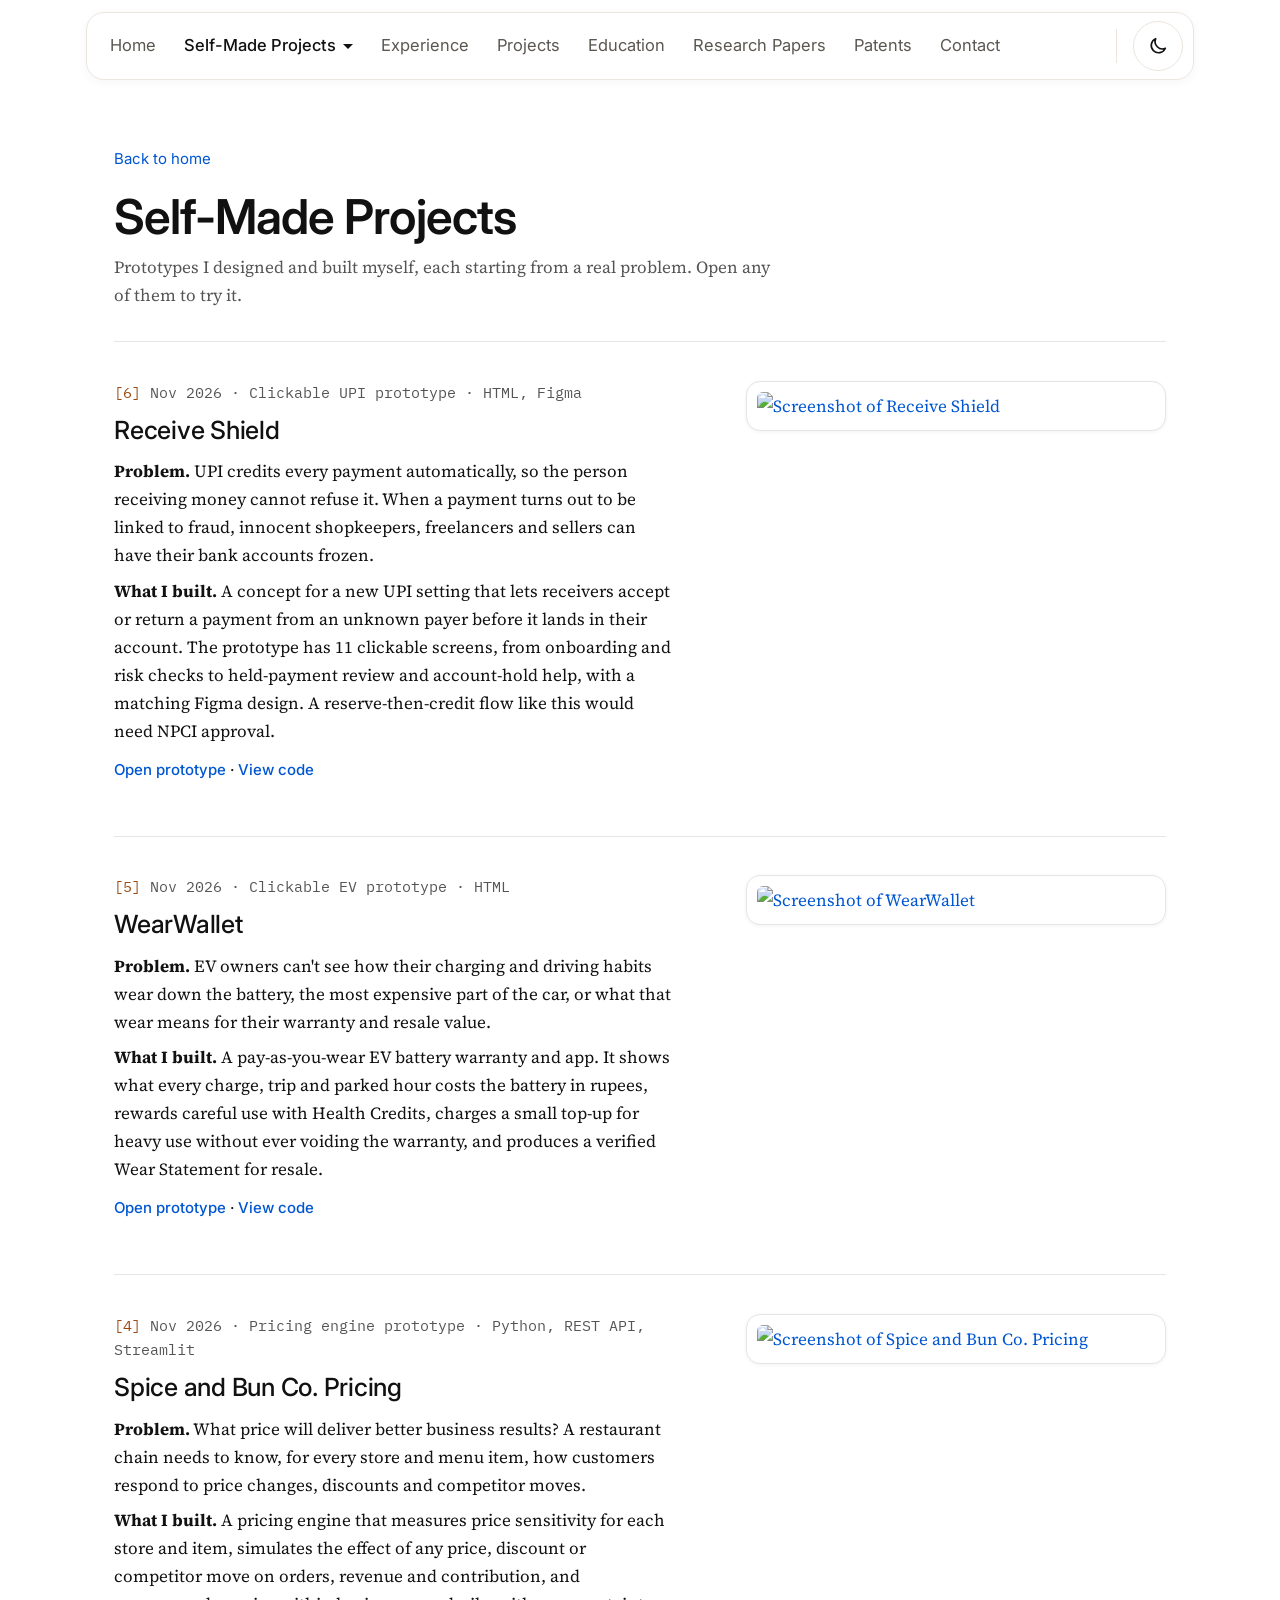
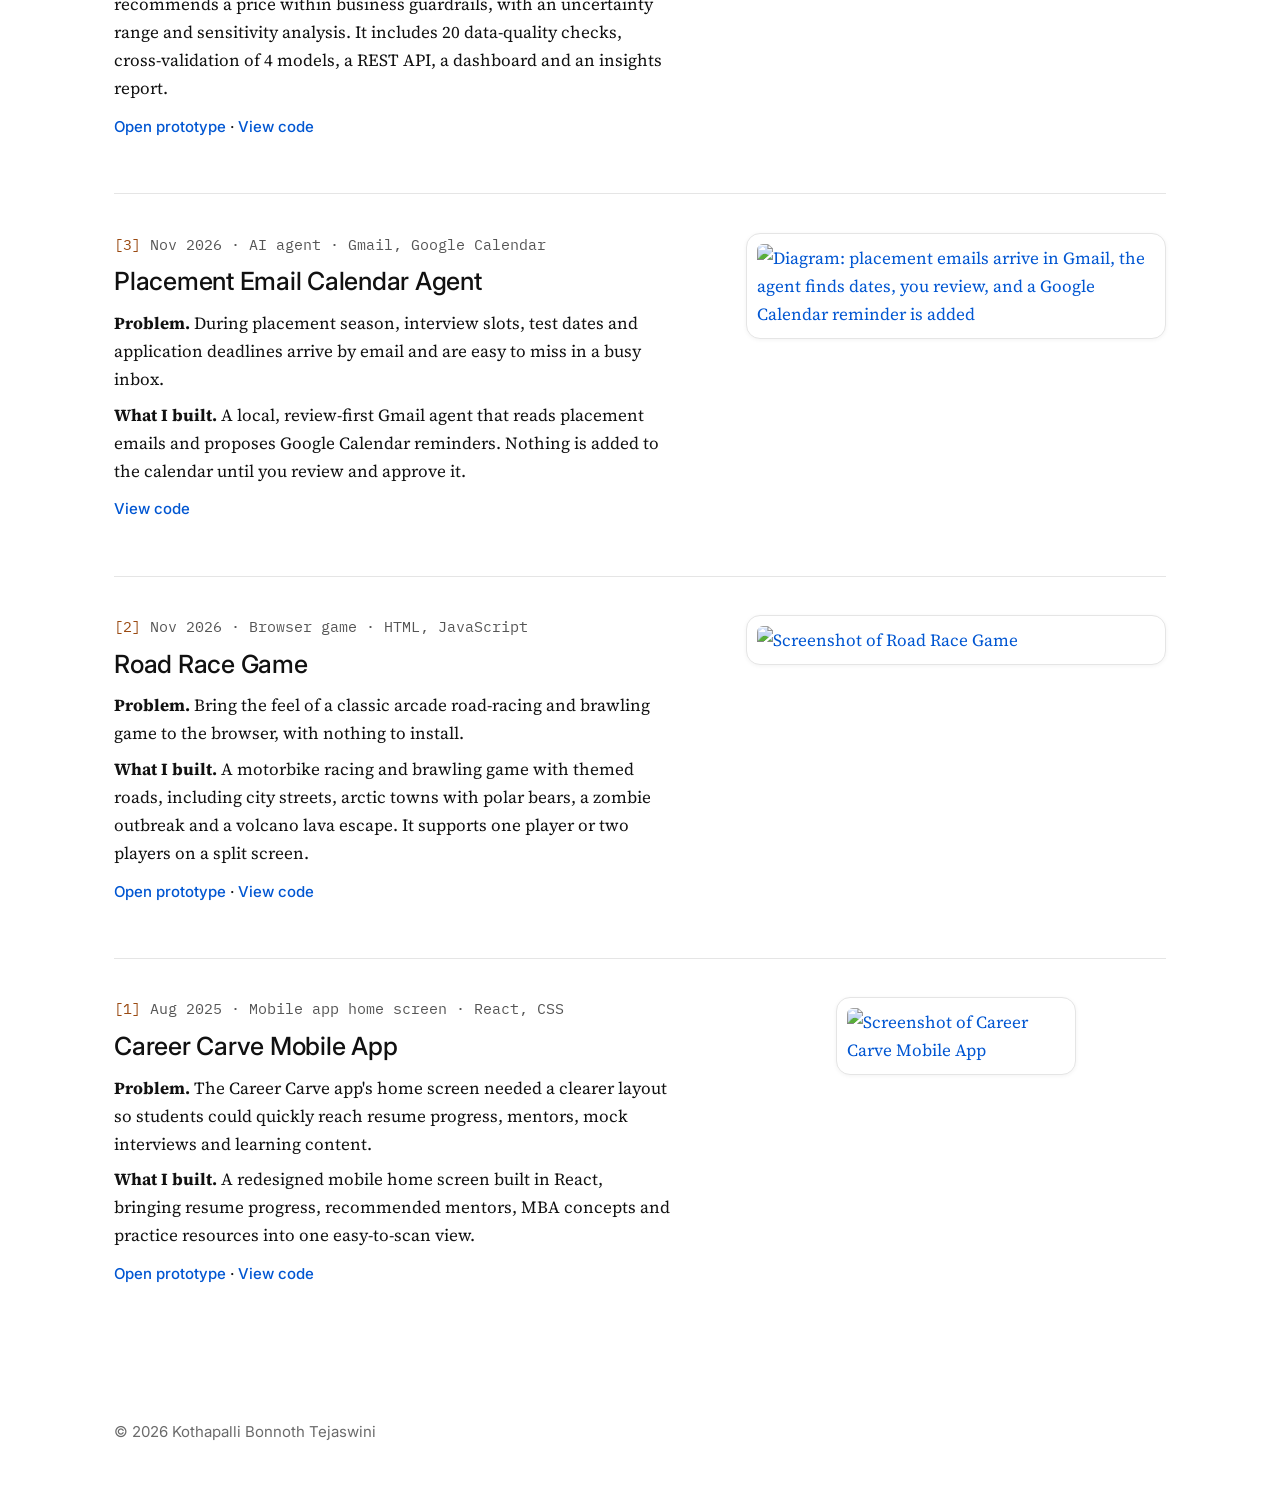
==== projects.html @ f525383f "Add files via upload" ====
<!DOCTYPE html>
<html lang="en">
<head>
<meta charset="UTF-8">
<meta name="viewport" content="width=device-width, initial-scale=1">
<title>Self-Made Projects | Kothapalli Bonnoth Tejaswini</title>
<meta name="description" content="Kothapalli Bonnoth Tejaswini: MBA in Business Analytics at IIM Ranchi, chemist with published research, looking for product management roles.">
<link rel="preconnect" href="https://fonts.googleapis.com">
<link rel="preconnect" href="https://fonts.gstatic.com" crossorigin>
<link href="https://fonts.googleapis.com/css2?family=Inter:wght@400;500;600;700&family=Source+Serif+4:opsz,wght@8..60,400;8..60,500;8..60,600&family=IBM+Plex+Mono:wght@400&display=swap" rel="stylesheet">
<link rel="stylesheet" href="style.css">
<script>try{if(localStorage.getItem("theme")==="dark")document.documentElement.dataset.theme="dark"}catch(e){}</script>
</head>
<body>

<header class="topbar">
  <nav class="bar" aria-label="Main">
    <div class="navlinks">
      <a href="index.html#home" data-sec="home">Home</a>
      <details class="drop" id="drop">
        <summary class="cur">Self-Made Projects</summary>
        <div class="menu" id="menu"></div>
      </details>
      <a href="index.html#experience" data-sec="experience">Experience</a>
      <a href="index.html#projects" data-sec="projects">Projects</a>
      <a href="index.html#education" data-sec="education">Education</a>
      <a href="research.html" data-sec="research">Research Papers</a>
      <a href="index.html#patents" data-sec="patents">Patents</a>
      <a href="index.html#contact" data-sec="contact">Contact</a>
    </div>
    <span class="sep" aria-hidden="true"></span>
    <button class="theme" id="theme" type="button" aria-label="Switch to dark mode"><svg class="moon" viewBox="0 0 24 24" fill="none" stroke="currentColor" stroke-width="1.8" stroke-linecap="round" stroke-linejoin="round"><path d="M20 14.5A8 8 0 0 1 9.5 4a8 8 0 1 0 10.5 10.5Z"/></svg><svg class="sun" viewBox="0 0 24 24" fill="none" stroke="currentColor" stroke-width="1.8" stroke-linecap="round"><circle cx="12" cy="12" r="4"/><path d="M12 2v2M12 20v2M4.9 4.9l1.4 1.4M17.7 17.7l1.4 1.4M2 12h2M20 12h2M4.9 19.1l1.4-1.4M17.7 6.3l1.4-1.4"/></svg></button>
  </nav>
</header>

<div class="container">
<div id="selfmade">
  <a class="back" href="index.html">Back to home</a>
  <h1>Self-Made Projects</h1>
  <p class="intro">Prototypes I designed and built myself, each starting from a real problem. Open any of them to try it.</p>
  <article class="sm" id="receive-shield">
    <div>
      <p class="pmeta"><span class="n">[6]</span> Nov 2026 · Clickable UPI prototype · HTML, Figma</p>
      <h3 class="ptitle"><a href="https://kb-tejaswini.github.io/Receive-Shield/" target="_blank" rel="noopener">Receive Shield</a></h3>
      <p class="meta"><b>Problem.</b> UPI credits every payment automatically, so the person receiving money cannot refuse it. When a payment turns out to be linked to fraud, innocent shopkeepers, freelancers and sellers can have their bank accounts frozen.</p>
      <p class="meta"><b>What I built.</b> A concept for a new UPI setting that lets receivers accept or return a payment from an unknown payer before it lands in their account. The prototype has 11 clickable screens, from onboarding and risk checks to held-payment review and account-hold help, with a matching Figma design. A reserve-then-credit flow like this would need NPCI approval.</p>
      <p class="plinks"><a href="https://kb-tejaswini.github.io/Receive-Shield/" target="_blank" rel="noopener">Open prototype</a> · <a href="https://github.com/kb-tejaswini/Receive-Shield" target="_blank" rel="noopener">View code</a></p>
    </div>
    <a class="shot" href="https://kb-tejaswini.github.io/Receive-Shield/" target="_blank" rel="noopener"><img src="img/proj-receive.jpg" alt="Screenshot of Receive Shield"></a>
  </article>
  <article class="sm" id="wearwallet">
    <div>
      <p class="pmeta"><span class="n">[5]</span> Nov 2026 · Clickable EV prototype · HTML</p>
      <h3 class="ptitle"><a href="https://kb-tejaswini.github.io/EV-WearWallet/" target="_blank" rel="noopener">WearWallet</a></h3>
      <p class="meta"><b>Problem.</b> EV owners can't see how their charging and driving habits wear down the battery, the most expensive part of the car, or what that wear means for their warranty and resale value.</p>
      <p class="meta"><b>What I built.</b> A pay-as-you-wear EV battery warranty and app. It shows what every charge, trip and parked hour costs the battery in rupees, rewards careful use with Health Credits, charges a small top-up for heavy use without ever voiding the warranty, and produces a verified Wear Statement for resale.</p>
      <p class="plinks"><a href="https://kb-tejaswini.github.io/EV-WearWallet/" target="_blank" rel="noopener">Open prototype</a> · <a href="https://github.com/kb-tejaswini/EV-WearWallet" target="_blank" rel="noopener">View code</a></p>
    </div>
    <a class="shot" href="https://kb-tejaswini.github.io/EV-WearWallet/" target="_blank" rel="noopener"><img src="img/proj-wear.jpg" alt="Screenshot of WearWallet"></a>
  </article>
  <article class="sm" id="spice-and-bun">
    <div>
      <p class="pmeta"><span class="n">[4]</span> Nov 2026 · Pricing engine prototype · Python, REST API, Streamlit</p>
      <h3 class="ptitle"><a href="https://kb-tejaswini.github.io/Spice-and-Bun-Co-Pricing-Prototype/START-HERE_price_plan%20Prototype.html" target="_blank" rel="noopener">Spice and Bun Co. Pricing</a></h3>
      <p class="meta"><b>Problem.</b> What price will deliver better business results? A restaurant chain needs to know, for every store and menu item, how customers respond to price changes, discounts and competitor moves.</p>
      <p class="meta"><b>What I built.</b> A pricing engine that measures price sensitivity for each store and item, simulates the effect of any price, discount or competitor move on orders, revenue and contribution, and recommends a price within business guardrails, with an uncertainty range and sensitivity analysis. It includes 20 data-quality checks, cross-validation of 4 models, a REST API, a dashboard and an insights report.</p>
      <p class="plinks"><a href="https://kb-tejaswini.github.io/Spice-and-Bun-Co-Pricing-Prototype/START-HERE_price_plan%20Prototype.html" target="_blank" rel="noopener">Open prototype</a> · <a href="https://github.com/kb-tejaswini/Spice-and-Bun-Co-Pricing-Prototype" target="_blank" rel="noopener">View code</a></p>
    </div>
    <a class="shot" href="https://kb-tejaswini.github.io/Spice-and-Bun-Co-Pricing-Prototype/START-HERE_price_plan%20Prototype.html" target="_blank" rel="noopener"><img src="img/proj-spice.jpg" alt="Screenshot of Spice and Bun Co. Pricing"></a>
  </article>
  <article class="sm" id="placement-agent">
    <div>
      <p class="pmeta"><span class="n">[3]</span> Nov 2026 · AI agent · Gmail, Google Calendar</p>
      <h3 class="ptitle"><a href="https://github.com/kb-tejaswini/placement-email-calendar-agent" target="_blank" rel="noopener">Placement Email Calendar Agent</a></h3>
      <p class="meta"><b>Problem.</b> During placement season, interview slots, test dates and application deadlines arrive by email and are easy to miss in a busy inbox.</p>
      <p class="meta"><b>What I built.</b> A local, review-first Gmail agent that reads placement emails and proposes Google Calendar reminders. Nothing is added to the calendar until you review and approve it.</p>
      <p class="plinks"><a href="https://github.com/kb-tejaswini/placement-email-calendar-agent" target="_blank" rel="noopener">View code</a></p>
    </div>
    <a class="shot" href="https://github.com/kb-tejaswini/placement-email-calendar-agent" target="_blank" rel="noopener"><img src="img/proj-placement.svg" alt="Diagram: placement emails arrive in Gmail, the agent finds dates, you review, and a Google Calendar reminder is added"></a>
  </article>
  <article class="sm" id="road-race">
    <div>
      <p class="pmeta"><span class="n">[2]</span> Nov 2026 · Browser game · HTML, JavaScript</p>
      <h3 class="ptitle"><a href="https://kb-tejaswini.github.io/Road-Race-Game/" target="_blank" rel="noopener">Road Race Game</a></h3>
      <p class="meta"><b>Problem.</b> Bring the feel of a classic arcade road-racing and brawling game to the browser, with nothing to install.</p>
      <p class="meta"><b>What I built.</b> A motorbike racing and brawling game with themed roads, including city streets, arctic towns with polar bears, a zombie outbreak and a volcano lava escape. It supports one player or two players on a split screen.</p>
      <p class="plinks"><a href="https://kb-tejaswini.github.io/Road-Race-Game/" target="_blank" rel="noopener">Open prototype</a> · <a href="https://github.com/kb-tejaswini/Road-Race-Game" target="_blank" rel="noopener">View code</a></p>
    </div>
    <a class="shot" href="https://kb-tejaswini.github.io/Road-Race-Game/" target="_blank" rel="noopener"><img src="img/proj-road.jpg" alt="Screenshot of Road Race Game"></a>
  </article>
  <article class="sm" id="career-carve">
    <div>
      <p class="pmeta"><span class="n">[1]</span> Aug 2025 · Mobile app home screen · React, CSS</p>
      <h3 class="ptitle"><a href="https://kb-tejaswini.github.io/Mobile-App-Dev/" target="_blank" rel="noopener">Career Carve Mobile App</a></h3>
      <p class="meta"><b>Problem.</b> The Career Carve app's home screen needed a clearer layout so students could quickly reach resume progress, mentors, mock interviews and learning content.</p>
      <p class="meta"><b>What I built.</b> A redesigned mobile home screen built in React, bringing resume progress, recommended mentors, MBA concepts and practice resources into one easy-to-scan view.</p>
      <p class="plinks"><a href="https://kb-tejaswini.github.io/Mobile-App-Dev/" target="_blank" rel="noopener">Open prototype</a> · <a href="https://github.com/kb-tejaswini/Mobile-App-Dev" target="_blank" rel="noopener">View code</a></p>
    </div>
    <a class="shot phone" href="https://kb-tejaswini.github.io/Mobile-App-Dev/" target="_blank" rel="noopener"><img src="img/proj-career.jpg" alt="Screenshot of Career Carve Mobile App"></a>
  </article>
</div>
<footer>© 2026 Kothapalli Bonnoth Tejaswini</footer>
</div>

<script src="site.js"></script>
</body>
</html>
---- style.css ----
:root{color-scheme:light;--bg:#fff;--card:#fff;--ink:#111;--muted:#555;--soft:#6b6b6b;--line:#e5e5e5;--link:#0056d2;--num:#9a4a12;
--nav:#fff;--navline:#ebe6de;--navink:#5b5750;--hover:#f4f0ea;--accent:#8f4316;--badgebg:#fdf6f0;--badgeline:#e6c9b4}
:root[data-theme=dark]{color-scheme:dark;--bg:#151413;--card:#1d1c1a;--ink:#edebe7;--muted:#b6b2ab;--soft:#9d9991;--line:#302e2b;--link:#86b4ff;--num:#e3a878;
--nav:#1d1c1a;--navline:#35322e;--navink:#bdb8b0;--hover:#2a2825;--accent:#e3a878;--badgebg:#2a211b;--badgeline:#5a4232}
*{box-sizing:border-box;min-width:0}
html{scroll-behavior:smooth;scroll-padding-top:110px}
body{margin:0;background:var(--bg);color:var(--ink);font-family:"Source Serif 4",Georgia,serif;font-size:17px;line-height:1.65}
a{color:var(--link);text-decoration:none}
a:hover{text-decoration:underline}
a:focus-visible,summary:focus-visible{outline:2px solid var(--link);outline-offset:3px;border-radius:3px}
h1,h2,h3{font-family:Inter,system-ui,sans-serif;font-weight:600;letter-spacing:-.02em;margin:0}
h1{font-size:clamp(34px,5.5vw,48px);line-height:1.1;margin-bottom:.25em}
h2{font-size:clamp(26px,3.4vw,31px);line-height:1.2;margin-bottom:1.4rem}
h3{font-size:20px;line-height:1.3}
p{margin:0 0 1em;max-width:75ch}
ul{max-width:75ch}

/* nav */
.drop{position:relative}
.drop summary{list-style:none}
.drop summary::-webkit-details-marker{display:none}
.drop summary::after{content:"";display:inline-block;margin-left:7px;border:5px solid transparent;border-top-color:currentColor;border-bottom:0;vertical-align:2px}
.drop[open] summary::after{transform:rotate(180deg)}
.menu{position:absolute;top:100%;left:0;min-width:270px;background:var(--card);border:1px solid var(--navline);border-radius:12px;padding:6px;box-shadow:0 12px 32px rgb(0 0 0/.12);top:calc(100% + 8px)}
.menu a{display:block;padding:9px 12px;border-radius:6px;color:var(--ink);white-space:nowrap}
.menu a:hover,.menu a:focus-visible{background:var(--hover);color:var(--link);text-decoration:none;outline:none}

/* layout */
.container{max-width:1100px;margin:0 auto;padding:64px 24px 40px}
.section{margin-top:5rem}
.hero{display:grid;grid-template-columns:minmax(0,1.35fr) minmax(0,.65fr);gap:48px;align-items:center}
.hero .role{font-family:Inter,sans-serif;font-size:20px;font-weight:500;color:var(--muted);margin:0 0 1.1rem}
.hero .links{font-family:Inter,sans-serif;font-size:16px}
.hero .links a{font-weight:500}
.photo{width:230px;height:230px;border-radius:50%;justify-self:center;position:relative;overflow:hidden;background:var(--hover);display:grid;place-items:center}
.photo span{font-family:Inter,sans-serif;font-size:64px;font-weight:600;color:#9aa8c7}
.photo img{position:absolute;inset:0;width:100%;height:100%;object-fit:cover}
.open{display:inline-block;margin-top:.4rem;font-family:Inter,sans-serif;font-size:15px;font-weight:600;color:#0b6b3a;background:#e8f6ee;border-radius:999px;padding:5px 14px}

/* publications */
.year{display:flex;align-items:baseline;gap:14px;margin:3rem 0 1.6rem}
.year:first-of-type{margin-top:.5rem}
.year b{font-family:"Source Serif 4",serif;font-weight:500;font-size:clamp(44px,6vw,62px);line-height:1;letter-spacing:-.01em;font-variant-numeric:oldstyle-nums}
.year span{font-family:Inter,sans-serif;font-weight:600;font-size:22px;color:var(--soft)}
.pub{display:grid;grid-template-columns:96px minmax(0,1fr) minmax(0,330px);gap:28px;align-items:start;padding-bottom:2.6rem;border-bottom:1px solid var(--line)}
.cover{width:96px;border-radius:8px;border:1px solid var(--line);padding:5px;background:var(--card);box-shadow:0 1px 3px rgb(0 0 0/.06)}
.cover img{display:block;width:100%;border-radius:3px}
.cover.text{aspect-ratio:3/4;display:grid;place-items:center;text-align:center;font-family:Inter,sans-serif;font-size:11px;font-weight:700;line-height:1.25;color:#fff;background:#2f6f62;padding:8px}
.pmeta{font-family:"IBM Plex Mono",ui-monospace,monospace;font-size:15px;color:var(--muted);margin:0 0 .5rem}
.pmeta .n{color:var(--num)}
.ptitle{font-family:Inter,sans-serif;font-size:clamp(20px,2.2vw,25px);font-weight:500;line-height:1.3;letter-spacing:-.01em;margin:0 0 .7rem}
.ptitle a{color:var(--ink)}
.ptitle a:hover{color:var(--link)}
.authors{font-family:Inter,sans-serif;font-size:17px;color:var(--muted);line-height:1.6;margin:0}
.authors b{color:var(--ink);font-weight:600}
.badge{display:inline-block;margin-top:.8rem;font-family:Inter,sans-serif;font-size:13px;font-weight:600;color:var(--num);border:1px solid var(--badgeline);background:var(--badgebg);border-radius:999px;padding:3px 11px}
.toc{border:1px solid var(--line);border-radius:14px;padding:12px;background:var(--card);box-shadow:0 1px 4px rgb(0 0 0/.05)}
.toc img{display:block;width:100%;border-radius:6px}

/* experience timeline */
.timeline{border-left:2px solid var(--line);padding-left:26px}
.event{margin-bottom:2.4rem;position:relative}
.event::before{content:"";position:absolute;left:-35px;top:7px;width:12px;height:12px;border-radius:50%;background:var(--bg);border:2px solid var(--link)}
.event .when{font-family:Inter,sans-serif;font-size:15px;font-weight:600;color:var(--muted)}
.event .org{color:var(--muted);font-style:italic;margin:.15rem 0 .5rem}
ul{margin:0;padding-left:1.2em}
li{margin:0 0 .35em}

/* projects */
.project{margin-bottom:2.6rem}
.tags{font-family:Inter,sans-serif;color:var(--soft);font-size:15px;margin:.3rem 0 .7rem}
.meta{margin:0 0 .45rem}

/* skills */
.skills p{margin:0 0 .6rem}
.skills b{font-family:Inter,sans-serif;font-weight:600}

footer{margin:5rem 0 1rem;font-family:Inter,sans-serif;color:var(--soft);font-size:15px}

@media (max-width:900px){
  .pub{grid-template-columns:72px minmax(0,1fr);gap:18px}
  .cover{width:72px}
  .toc{grid-column:2;max-width:420px}
}
@media (max-width:640px){
  body{font-size:16px}
  .hero{grid-template-columns:minmax(0,1fr);gap:28px}
  .photo{order:-1;width:160px;height:160px;justify-self:start}
  .photo span{font-size:46px}
    .container{padding-top:40px}
  .drop{position:static}
  .menu{left:12px;right:12px;min-width:0}
  .menu a{white-space:normal}
  .pub{grid-template-columns:minmax(0,1fr)}
  .cover{width:64px}
  .cover.text{font-size:8.5px;padding:4px}
  .toc{grid-column:auto}
}
@media (prefers-reduced-motion:reduce){html{scroll-behavior:auto}}

/* research names list (home) */
.names{list-style:none;padding:0;margin:0;max-width:none}
.names li{padding:14px 0;border-top:1px solid var(--line);margin:0}
.names li:last-child{border-bottom:1px solid var(--line)}
.names a{font-family:Inter,sans-serif;font-size:19px;font-weight:500;color:var(--ink);line-height:1.4}
.names a:hover{color:var(--link)}
.back{font-family:Inter,sans-serif;font-size:15px;display:inline-block;margin-bottom:1.2rem}
.pub{scroll-margin-top:90px}
#research > h1{margin-bottom:2rem}

/* self-made projects page */
.intro{color:var(--muted);margin-bottom:2rem}
#selfmade > h1{margin-bottom:.6rem}
.sm{display:grid;grid-template-columns:minmax(0,1fr) minmax(0,420px);gap:36px;align-items:start;padding:2.4rem 0;border-top:1px solid var(--line);scroll-margin-top:90px}
.sm .meta{max-width:62ch}
.plinks{font-family:Inter,sans-serif;font-size:15px;font-weight:500;margin-top:.8rem}
.shot{display:block;border:1px solid var(--line);border-radius:14px;padding:10px;background:var(--card);box-shadow:0 1px 4px rgb(0 0 0/.05)}
.shot img{display:block;width:100%;border-radius:6px}
.shot.phone{max-width:240px;justify-self:center}
.shot.text{aspect-ratio:16/10;display:grid;place-items:center;text-align:center;background:var(--hover);font-family:Inter,sans-serif;font-size:15px;color:var(--muted);padding:24px}
.menu a.all{border-top:1px solid var(--line);margin-top:4px;color:var(--link);font-weight:500}
@media (max-width:900px){.sm{grid-template-columns:minmax(0,1fr);gap:20px}.shot{max-width:520px}.shot.phone{justify-self:start}}

/* top panel */
.topbar{position:sticky;top:12px;z-index:30;max-width:1140px;margin:12px auto 0;padding:0 16px}
.bar{display:flex;align-items:center;gap:6px;background:var(--nav);border:1px solid var(--navline);border-radius:18px;padding:8px 10px 8px 10px;box-shadow:0 2px 12px rgb(0 0 0/.04);font-family:Inter,system-ui,sans-serif}
.logo{flex:none;display:block;margin-right:14px;line-height:0}
.logo svg{width:44px;height:50px}
.navlinks{display:flex;align-items:center;gap:2px;flex:1 1 auto;min-width:0}
.navlinks>a,.drop summary{position:relative;display:inline-block;padding:11px 13px;color:var(--navink);font-size:16.5px;font-weight:400;text-decoration:none;white-space:nowrap;cursor:pointer}
.navlinks>a:hover,.drop summary:hover{color:var(--ink);text-decoration:none}
.navlinks>a[aria-current]{color:var(--ink);font-weight:500}
.navlinks>a[aria-current]::after{content:"";position:absolute;left:13px;right:13px;bottom:3px;height:3px;border-radius:3px;background:var(--accent)}
.sep{flex:none;width:1px;height:34px;background:var(--navline);margin:0 10px 0 6px}
.theme{flex:none;width:50px;height:50px;border-radius:50%;border:1px solid var(--navline);background:var(--card);color:var(--ink);display:grid;place-items:center;cursor:pointer;padding:0}
.theme:hover{background:var(--hover)}
.theme:focus-visible{outline:2px solid var(--link);outline-offset:3px}
.theme svg{width:22px;height:22px}
.theme .sun{display:none}
:root[data-theme=dark] .theme .sun{display:block}
:root[data-theme=dark] .theme .moon{display:none}
:root[data-theme=dark] .open{color:#8fdcb0;background:#16301f}
:root[data-theme=dark] .cover img,:root[data-theme=dark] .toc img,:root[data-theme=dark] .shot img{filter:brightness(.92)}
@media (max-width:1100px){
  .navlinks{overflow-x:auto;scrollbar-width:none}
  .navlinks::-webkit-scrollbar{display:none}
  .drop{position:static}
  .menu{position:fixed;top:86px;left:16px;right:16px;min-width:0}
  .menu a{white-space:normal}
}
@media (max-width:640px){
  .topbar{top:8px;margin-top:8px;padding:0 8px}
  .bar{padding:6px 6px 6px 10px;border-radius:16px}
  .logo{margin-right:4px}.logo svg{width:34px;height:40px}
  .navlinks>a,.drop summary{font-size:15px;padding:10px 9px}
  .navlinks>a[aria-current]::after{left:9px;right:9px}
  .sep{display:none}
  .theme{width:42px;height:42px}
  .menu{top:72px;left:8px;right:8px}
}
.drop summary.cur{color:var(--ink);font-weight:500}
.navlinks>*{flex:none}

/* self-made project blocks (home) */
.cards{display:grid;grid-template-columns:repeat(3,minmax(0,1fr));gap:22px}
.card{display:flex;flex-direction:column;border:1px solid var(--line);border-radius:14px;background:var(--card);padding:12px 12px 16px;color:var(--ink);text-decoration:none;transition:border-color .15s,box-shadow .15s}
.card:hover{text-decoration:none;border-color:#c9c3b8;box-shadow:0 6px 20px rgb(0 0 0/.07)}
.card:focus-visible{outline:2px solid var(--link);outline-offset:3px}
.thumb{display:block;aspect-ratio:16/10;border-radius:8px;overflow:hidden;background:var(--hover)}
.thumb img{display:block;width:100%;height:100%;object-fit:cover;object-position:top center}
.thumb.tall img{object-fit:cover;object-position:top center}
.thumb.blank{display:grid;place-items:center;text-align:center;padding:16px;font-family:Inter,sans-serif;font-size:14px;color:var(--muted)}
.cname{font-family:Inter,sans-serif;font-size:18px;font-weight:600;letter-spacing:-.01em;margin:14px 4px 2px}
.ckind{font-family:Inter,sans-serif;font-size:14px;color:var(--soft);margin:0 4px}
.card:hover .cname{color:var(--link)}
@media (max-width:900px){.cards{grid-template-columns:repeat(2,minmax(0,1fr))}}
@media (max-width:560px){.cards{grid-template-columns:minmax(0,1fr)}}
@media (prefers-reduced-motion:reduce){.card{transition:none}}
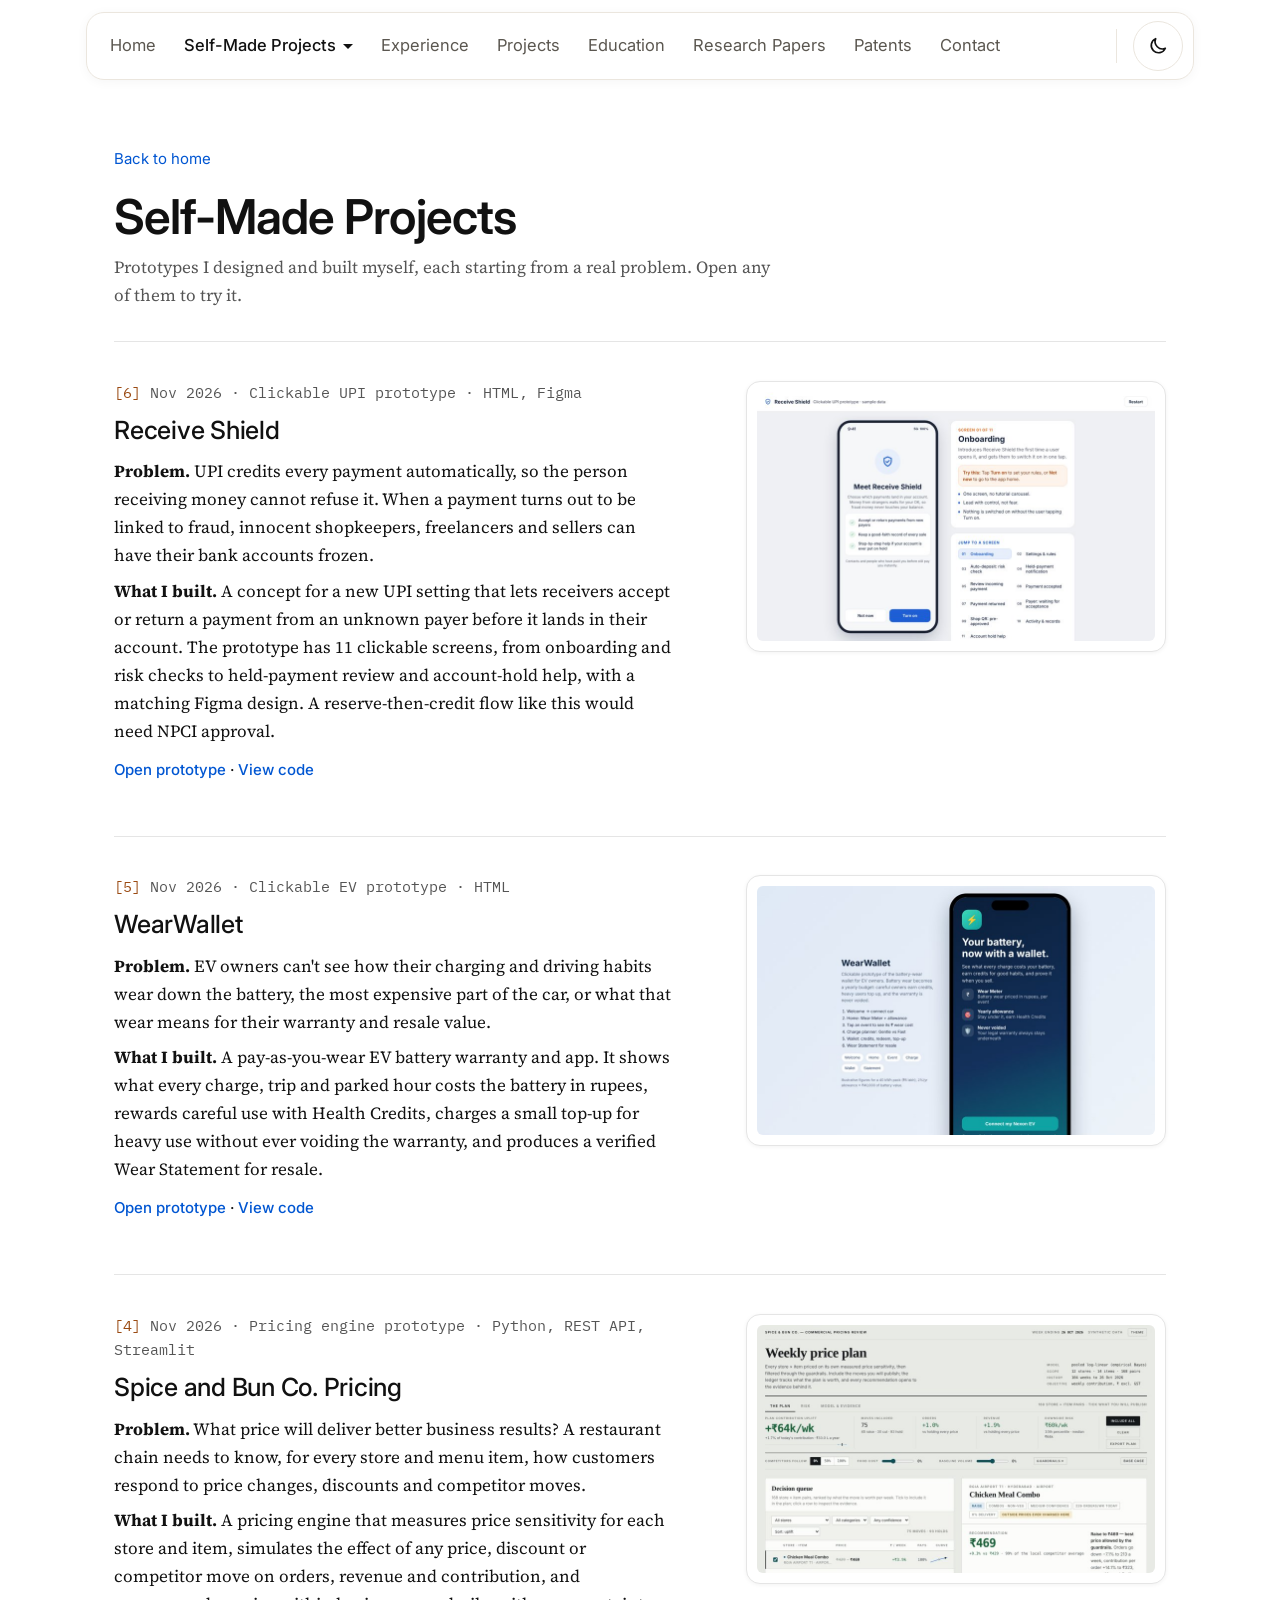
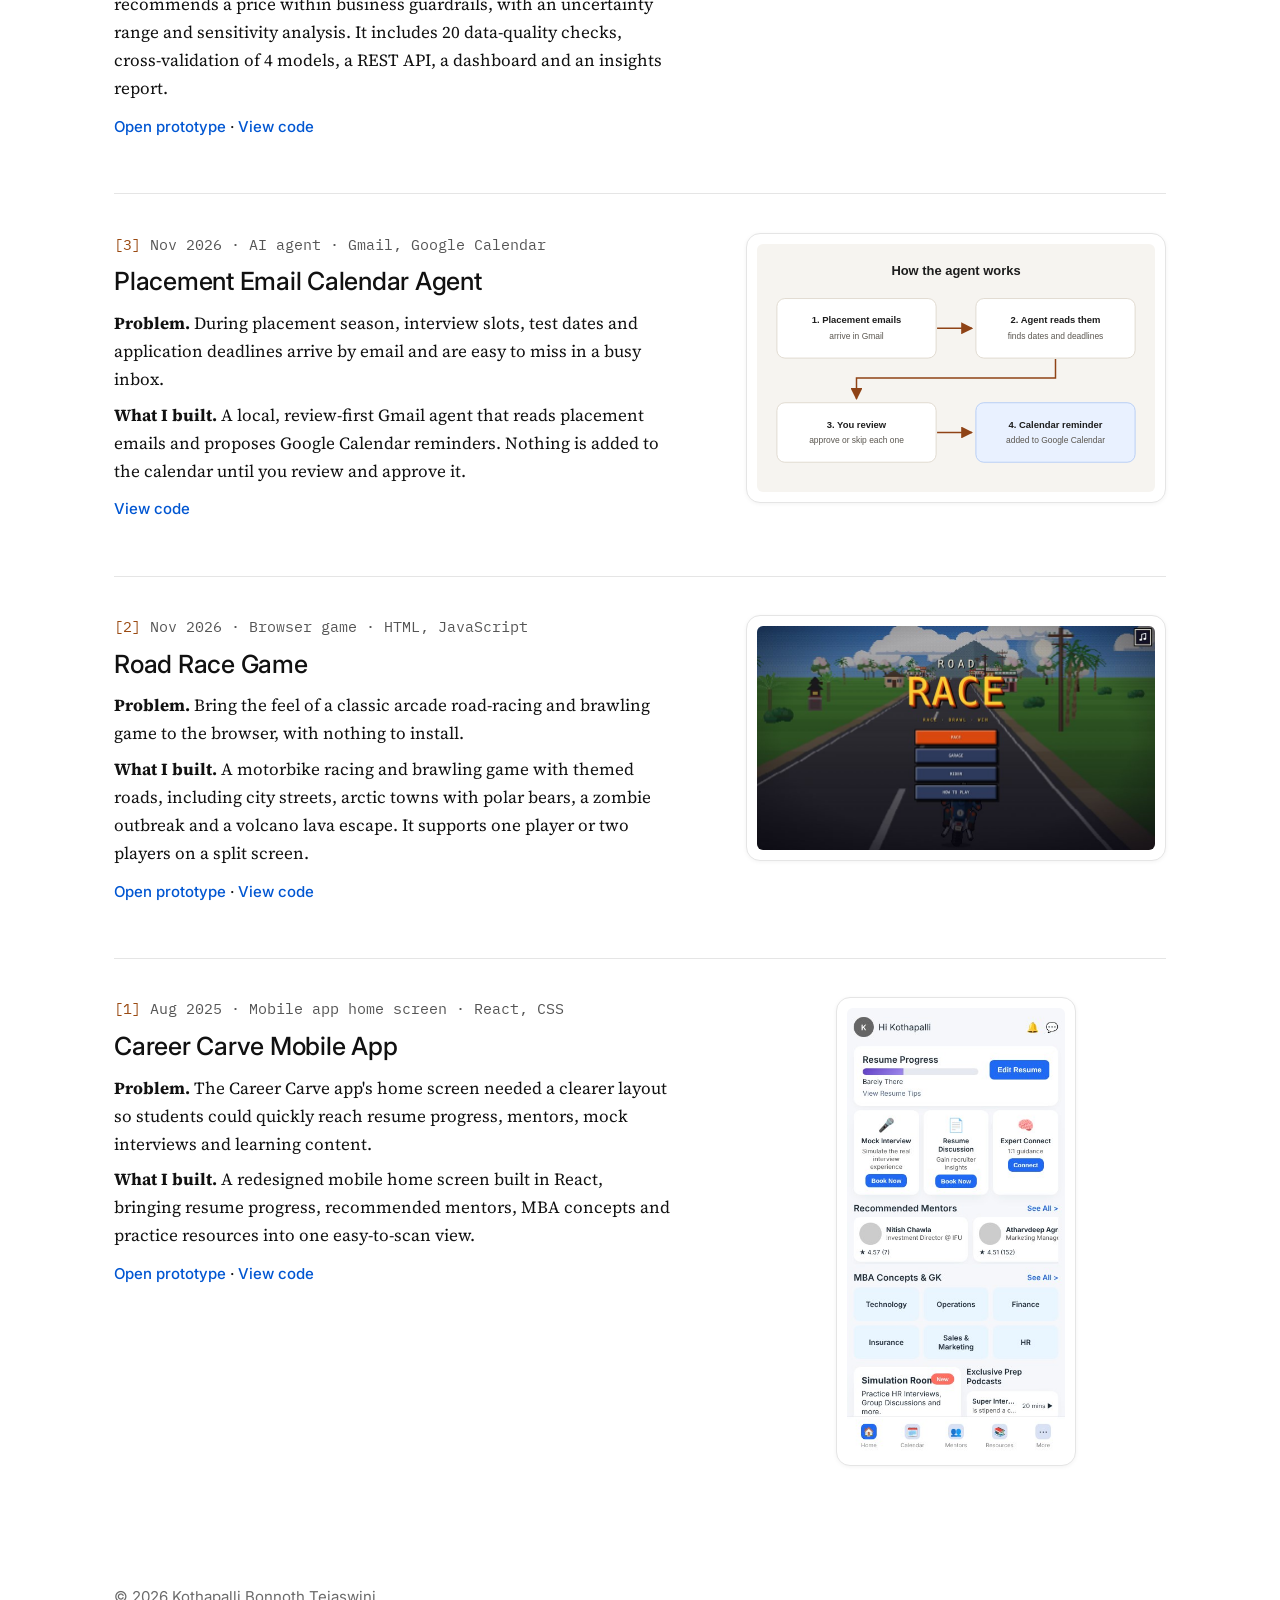
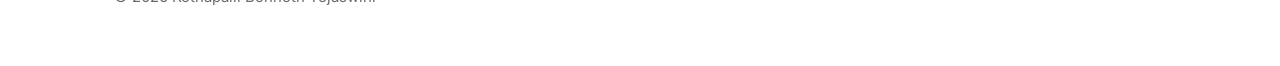
==== commit e8ba0ebe: "Add files via upload" ====
--- a/projects.html
+++ b/projects.html
@@ -46,7 +46,7 @@
       <p class="meta"><b>What I built.</b> A concept for a new UPI setting that lets receivers accept or return a payment from an unknown payer before it lands in their account. The prototype has 11 clickable screens, from onboarding and risk checks to held-payment review and account-hold help, with a matching Figma design. A reserve-then-credit flow like this would need NPCI approval.</p>
       <p class="plinks"><a href="https://kb-tejaswini.github.io/Receive-Shield/" target="_blank" rel="noopener">Open prototype</a> · <a href="https://github.com/kb-tejaswini/Receive-Shield" target="_blank" rel="noopener">View code</a></p>
     </div>
-    <a class="shot" href="https://kb-tejaswini.github.io/Receive-Shield/" target="_blank" rel="noopener"><img src="img/proj-receive.jpg" alt="Screenshot of Receive Shield"></a>
+    <a class="shot" href="https://kb-tejaswini.github.io/Receive-Shield/" target="_blank" rel="noopener"><img src="proj-receive.jpg" alt="Screenshot of Receive Shield"></a>
   </article>
   <article class="sm" id="wearwallet">
     <div>
@@ -56,7 +56,7 @@
       <p class="meta"><b>What I built.</b> A pay-as-you-wear EV battery warranty and app. It shows what every charge, trip and parked hour costs the battery in rupees, rewards careful use with Health Credits, charges a small top-up for heavy use without ever voiding the warranty, and produces a verified Wear Statement for resale.</p>
       <p class="plinks"><a href="https://kb-tejaswini.github.io/EV-WearWallet/" target="_blank" rel="noopener">Open prototype</a> · <a href="https://github.com/kb-tejaswini/EV-WearWallet" target="_blank" rel="noopener">View code</a></p>
     </div>
-    <a class="shot" href="https://kb-tejaswini.github.io/EV-WearWallet/" target="_blank" rel="noopener"><img src="img/proj-wear.jpg" alt="Screenshot of WearWallet"></a>
+    <a class="shot" href="https://kb-tejaswini.github.io/EV-WearWallet/" target="_blank" rel="noopener"><img src="proj-wear.jpg" alt="Screenshot of WearWallet"></a>
   </article>
   <article class="sm" id="spice-and-bun">
     <div>
@@ -66,7 +66,7 @@
       <p class="meta"><b>What I built.</b> A pricing engine that measures price sensitivity for each store and item, simulates the effect of any price, discount or competitor move on orders, revenue and contribution, and recommends a price within business guardrails, with an uncertainty range and sensitivity analysis. It includes 20 data-quality checks, cross-validation of 4 models, a REST API, a dashboard and an insights report.</p>
       <p class="plinks"><a href="https://kb-tejaswini.github.io/Spice-and-Bun-Co-Pricing-Prototype/START-HERE_price_plan%20Prototype.html" target="_blank" rel="noopener">Open prototype</a> · <a href="https://github.com/kb-tejaswini/Spice-and-Bun-Co-Pricing-Prototype" target="_blank" rel="noopener">View code</a></p>
     </div>
-    <a class="shot" href="https://kb-tejaswini.github.io/Spice-and-Bun-Co-Pricing-Prototype/START-HERE_price_plan%20Prototype.html" target="_blank" rel="noopener"><img src="img/proj-spice.jpg" alt="Screenshot of Spice and Bun Co. Pricing"></a>
+    <a class="shot" href="https://kb-tejaswini.github.io/Spice-and-Bun-Co-Pricing-Prototype/START-HERE_price_plan%20Prototype.html" target="_blank" rel="noopener"><img src="proj-spice.jpg" alt="Screenshot of Spice and Bun Co. Pricing"></a>
   </article>
   <article class="sm" id="placement-agent">
     <div>
@@ -76,7 +76,7 @@
       <p class="meta"><b>What I built.</b> A local, review-first Gmail agent that reads placement emails and proposes Google Calendar reminders. Nothing is added to the calendar until you review and approve it.</p>
       <p class="plinks"><a href="https://github.com/kb-tejaswini/placement-email-calendar-agent" target="_blank" rel="noopener">View code</a></p>
     </div>
-    <a class="shot" href="https://github.com/kb-tejaswini/placement-email-calendar-agent" target="_blank" rel="noopener"><img src="img/proj-placement.svg" alt="Diagram: placement emails arrive in Gmail, the agent finds dates, you review, and a Google Calendar reminder is added"></a>
+    <a class="shot" href="https://github.com/kb-tejaswini/placement-email-calendar-agent" target="_blank" rel="noopener"><img src="proj-placement.svg" alt="Diagram: placement emails arrive in Gmail, the agent finds dates, you review, and a Google Calendar reminder is added"></a>
   </article>
   <article class="sm" id="road-race">
     <div>
@@ -86,7 +86,7 @@
       <p class="meta"><b>What I built.</b> A motorbike racing and brawling game with themed roads, including city streets, arctic towns with polar bears, a zombie outbreak and a volcano lava escape. It supports one player or two players on a split screen.</p>
       <p class="plinks"><a href="https://kb-tejaswini.github.io/Road-Race-Game/" target="_blank" rel="noopener">Open prototype</a> · <a href="https://github.com/kb-tejaswini/Road-Race-Game" target="_blank" rel="noopener">View code</a></p>
     </div>
-    <a class="shot" href="https://kb-tejaswini.github.io/Road-Race-Game/" target="_blank" rel="noopener"><img src="img/proj-road.jpg" alt="Screenshot of Road Race Game"></a>
+    <a class="shot" href="https://kb-tejaswini.github.io/Road-Race-Game/" target="_blank" rel="noopener"><img src="proj-road.jpg" alt="Screenshot of Road Race Game"></a>
   </article>
   <article class="sm" id="career-carve">
     <div>
@@ -96,7 +96,7 @@
       <p class="meta"><b>What I built.</b> A redesigned mobile home screen built in React, bringing resume progress, recommended mentors, MBA concepts and practice resources into one easy-to-scan view.</p>
       <p class="plinks"><a href="https://kb-tejaswini.github.io/Mobile-App-Dev/" target="_blank" rel="noopener">Open prototype</a> · <a href="https://github.com/kb-tejaswini/Mobile-App-Dev" target="_blank" rel="noopener">View code</a></p>
     </div>
-    <a class="shot phone" href="https://kb-tejaswini.github.io/Mobile-App-Dev/" target="_blank" rel="noopener"><img src="img/proj-career.jpg" alt="Screenshot of Career Carve Mobile App"></a>
+    <a class="shot phone" href="https://kb-tejaswini.github.io/Mobile-App-Dev/" target="_blank" rel="noopener"><img src="proj-career.jpg" alt="Screenshot of Career Carve Mobile App"></a>
   </article>
 </div>
 <footer>© 2026 Kothapalli Bonnoth Tejaswini</footer>
